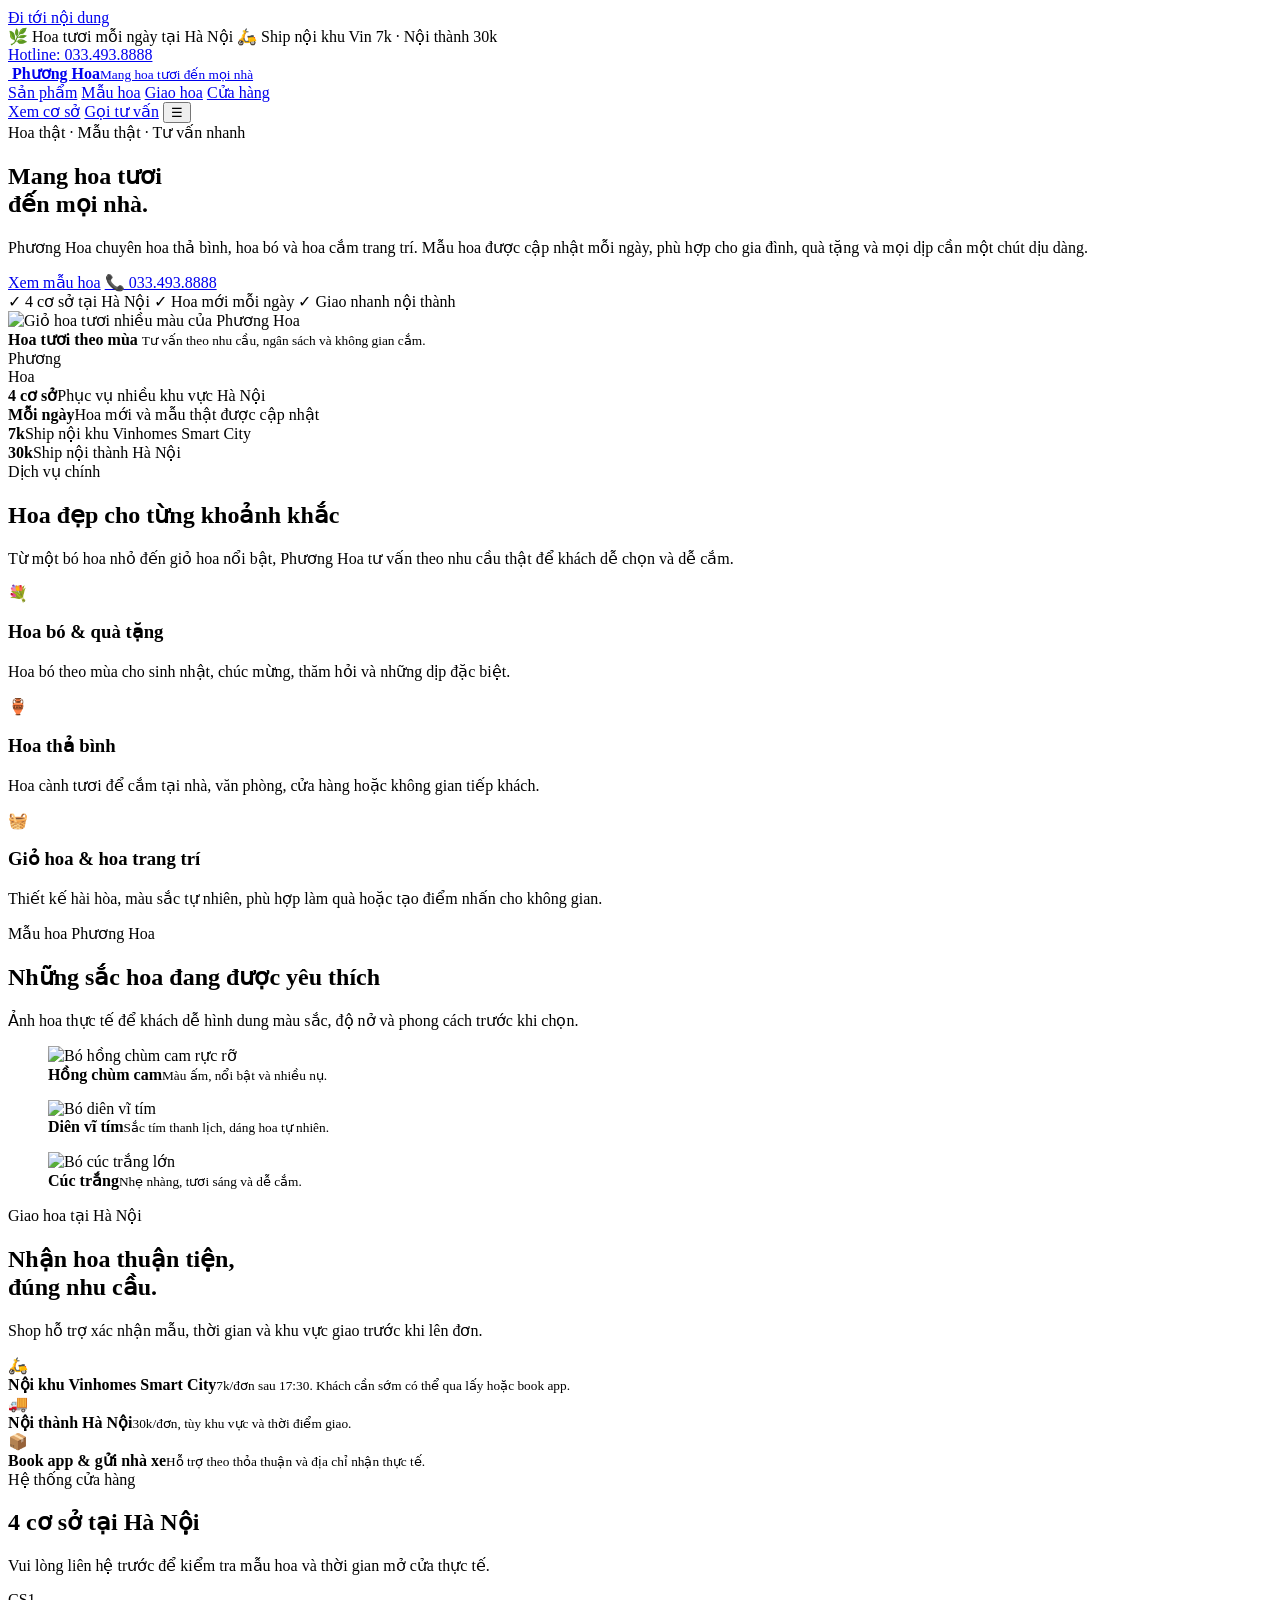
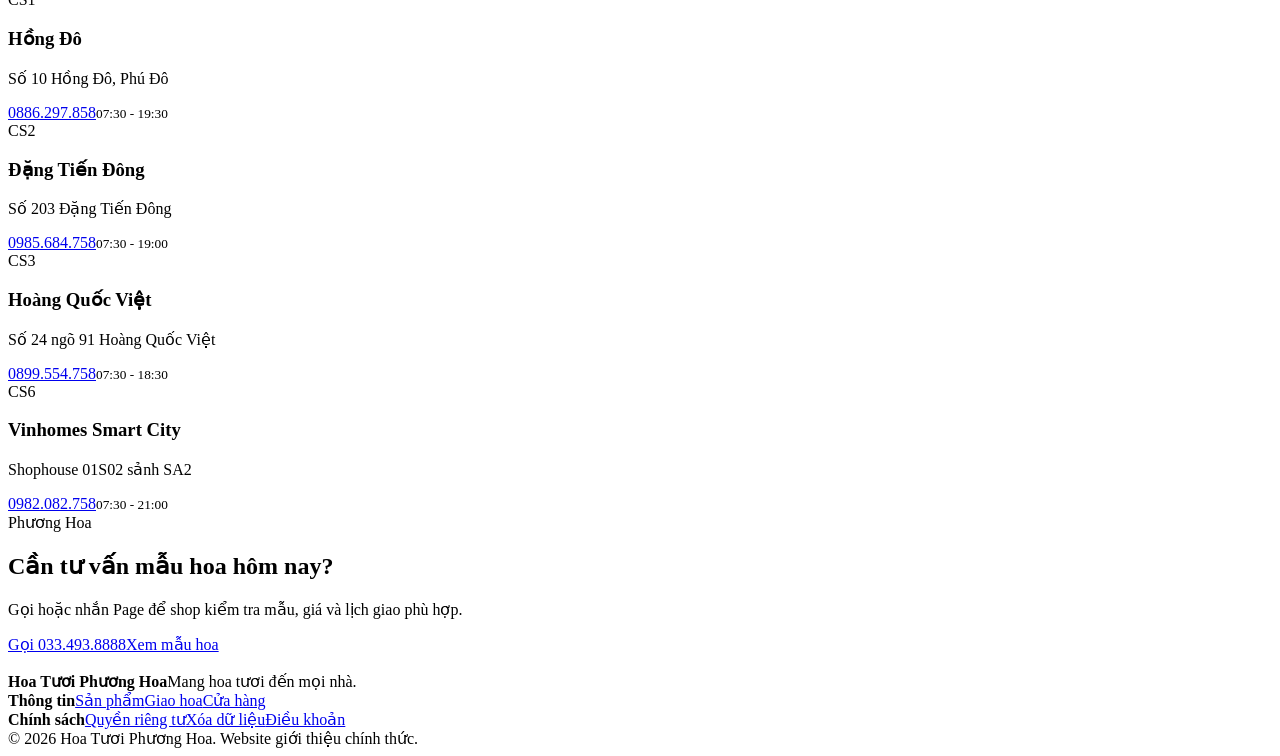
==== hoatuoiphuonghoa/index.html @ 6f1b0f39 "Add redesigned Hoa Tươi Phương Hoa website" ====
<!doctype html>
<html lang="vi">
<head>
  <meta charset="utf-8">
  <meta name="viewport" content="width=device-width, initial-scale=1">
  <title>Hoa Tươi Phương Hoa | Hoa tươi Hà Nội</title>
  <meta name="description" content="Hoa Tươi Phương Hoa - hoa bó, hoa thả bình, hoa cắm bình và giao hoa tại Hà Nội. Hệ thống 4 cơ sở, mẫu thật, tư vấn nhanh.">
  <meta name="theme-color" content="#073d2b">
  <meta property="og:title" content="Hoa Tươi Phương Hoa">
  <meta property="og:description" content="Mang hoa tươi đến mọi nhà. Hoa tươi mỗi ngày, mẫu thật và giao hoa tại Hà Nội.">
  <meta property="og:type" content="website">
  <meta property="og:image" content="assets/hero-basket.svg">
  <link rel="icon" href="assets/favicon.svg" type="image/svg+xml">
  <link rel="stylesheet" href="styles.css">
  <script type="application/ld+json">
  {
    "@context":"https://schema.org",
    "@type":"Florist",
    "name":"Hoa Tươi Phương Hoa",
    "description":"Hoa tươi, hoa bó, hoa thả bình và giao hoa tại Hà Nội.",
    "telephone":"+84334938888",
    "address":{
      "@type":"PostalAddress",
      "streetAddress":"Shophouse 01S02 sảnh SA2, Vinhomes Smart City",
      "addressLocality":"Nam Từ Liêm",
      "addressRegion":"Hà Nội",
      "addressCountry":"VN"
    }
  }
  </script>
</head>
<body>
<a class="skip-link" href="#noi-dung">Đi tới nội dung</a>
<div class="topbar">
  <div class="container">
    <div class="topbar-list">
      <span>🌿 Hoa tươi mỗi ngày tại Hà Nội</span>
      <span>🛵 Ship nội khu Vin 7k · Nội thành 30k</span>
    </div>
    <a href="tel:0334938888">Hotline: 033.493.8888</a>
  </div>
</div>
<header class="site-header">
  <div class="container nav">
    <a class="brand" href="./" aria-label="Hoa Tươi Phương Hoa">
      <img src="assets/logo-mark.svg" alt="">
      <span class="brand-copy"><strong>Phương Hoa</strong><small>Mang hoa tươi đến mọi nhà</small></span>
    </a>
    <nav class="nav-links" aria-label="Điều hướng chính">
      <a href="#san-pham">Sản phẩm</a>
      <a href="#thu-vien">Mẫu hoa</a>
      <a href="#giao-hoa">Giao hoa</a>
      <a href="#cua-hang">Cửa hàng</a>
    </nav>
    <div class="header-actions">
      <a class="btn btn-light" href="#cua-hang">Xem cơ sở</a>
      <a class="btn btn-primary" href="tel:0334938888">Gọi tư vấn</a>
      <button class="menu-toggle" aria-label="Mở menu" onclick="document.querySelector('.nav-links').classList.toggle('open')">☰</button>
    </div>
  </div>
</header>

<main id="noi-dung">
  <section class="hero">
    <div class="container hero-grid">
      <div>
        <span class="kicker">Hoa thật · Mẫu thật · Tư vấn nhanh</span>
        <h1>Mang <span>hoa tươi</span><br>đến mọi nhà.</h1>
        <p class="hero-lead">
          Phương Hoa chuyên hoa thả bình, hoa bó và hoa cắm trang trí.
          Mẫu hoa được cập nhật mỗi ngày, phù hợp cho gia đình, quà tặng và mọi dịp cần một chút dịu dàng.
        </p>
        <div class="hero-actions">
          <a class="btn btn-primary" href="#thu-vien">Xem mẫu hoa</a>
          <a class="btn btn-light" href="tel:0334938888">📞 033.493.8888</a>
        </div>
        <div class="hero-points">
          <span>✓ 4 cơ sở tại Hà Nội</span>
          <span>✓ Hoa mới mỗi ngày</span>
          <span>✓ Giao nhanh nội thành</span>
        </div>
      </div>
      <div class="hero-visual">
        <div class="hero-main">
          <img src="assets/hero-basket.svg" alt="Giỏ hoa tươi nhiều màu của Phương Hoa" fetchpriority="high">
        </div>
        <div class="hero-badge">
          <b>Hoa tươi theo mùa</b>
          <small>Tư vấn theo nhu cầu, ngân sách và không gian cắm.</small>
        </div>
        <div class="hero-flower">Phương<br>Hoa</div>
      </div>
    </div>
  </section>

  <section class="trust-strip">
    <div class="container trust-grid">
      <div class="trust-item"><b>4 cơ sở</b><span>Phục vụ nhiều khu vực Hà Nội</span></div>
      <div class="trust-item"><b>Mỗi ngày</b><span>Hoa mới và mẫu thật được cập nhật</span></div>
      <div class="trust-item"><b>7k</b><span>Ship nội khu Vinhomes Smart City</span></div>
      <div class="trust-item"><b>30k</b><span>Ship nội thành Hà Nội</span></div>
    </div>
  </section>

  <section class="section" id="san-pham">
    <div class="container">
      <div class="section-head">
        <div>
          <div class="section-label">Dịch vụ chính</div>
          <h2>Hoa đẹp cho từng khoảnh khắc</h2>
        </div>
        <p>Từ một bó hoa nhỏ đến giỏ hoa nổi bật, Phương Hoa tư vấn theo nhu cầu thật để khách dễ chọn và dễ cắm.</p>
      </div>
      <div class="service-grid">
        <article class="service-card">
          <div class="service-icon">💐</div>
          <h3>Hoa bó & quà tặng</h3>
          <p>Hoa bó theo mùa cho sinh nhật, chúc mừng, thăm hỏi và những dịp đặc biệt.</p>
        </article>
        <article class="service-card">
          <div class="service-icon">🏺</div>
          <h3>Hoa thả bình</h3>
          <p>Hoa cành tươi để cắm tại nhà, văn phòng, cửa hàng hoặc không gian tiếp khách.</p>
        </article>
        <article class="service-card">
          <div class="service-icon">🧺</div>
          <h3>Giỏ hoa & hoa trang trí</h3>
          <p>Thiết kế hài hòa, màu sắc tự nhiên, phù hợp làm quà hoặc tạo điểm nhấn cho không gian.</p>
        </article>
      </div>
    </div>
  </section>

  <section class="section alt" id="thu-vien">
    <div class="container">
      <div class="section-head">
        <div>
          <div class="section-label">Mẫu hoa Phương Hoa</div>
          <h2>Những sắc hoa đang được yêu thích</h2>
        </div>
        <p>Ảnh hoa thực tế để khách dễ hình dung màu sắc, độ nở và phong cách trước khi chọn.</p>
      </div>
      <div class="gallery-grid">
        <figure class="gallery-item tall">
          <img src="assets/orange-roses.svg" alt="Bó hồng chùm cam rực rỡ" loading="lazy">
          <figcaption class="gallery-caption"><b>Hồng chùm cam</b><small>Màu ấm, nổi bật và nhiều nụ.</small></figcaption>
        </figure>
        <figure class="gallery-item">
          <img src="assets/purple-irises.svg" alt="Bó diên vĩ tím" loading="lazy">
          <figcaption class="gallery-caption"><b>Diên vĩ tím</b><small>Sắc tím thanh lịch, dáng hoa tự nhiên.</small></figcaption>
        </figure>
        <figure class="gallery-item">
          <img src="assets/white-daisies.svg" alt="Bó cúc trắng lớn" loading="lazy">
          <figcaption class="gallery-caption"><b>Cúc trắng</b><small>Nhẹ nhàng, tươi sáng và dễ cắm.</small></figcaption>
        </figure>
      </div>
    </div>
  </section>

  <section class="section" id="giao-hoa">
    <div class="container delivery-wrap">
      <div>
        <div class="section-label">Giao hoa tại Hà Nội</div>
        <h2>Nhận hoa thuận tiện,<br>đúng nhu cầu.</h2>
        <p>Shop hỗ trợ xác nhận mẫu, thời gian và khu vực giao trước khi lên đơn.</p>
      </div>
      <div class="delivery-list">
        <div><span>🛵</span><div><b>Nội khu Vinhomes Smart City</b><small>7k/đơn sau 17:30. Khách cần sớm có thể qua lấy hoặc book app.</small></div></div>
        <div><span>🚚</span><div><b>Nội thành Hà Nội</b><small>30k/đơn, tùy khu vực và thời điểm giao.</small></div></div>
        <div><span>📦</span><div><b>Book app & gửi nhà xe</b><small>Hỗ trợ theo thỏa thuận và địa chỉ nhận thực tế.</small></div></div>
      </div>
    </div>
  </section>

  <section class="section alt" id="cua-hang">
    <div class="container">
      <div class="section-head compact">
        <div>
          <div class="section-label">Hệ thống cửa hàng</div>
          <h2>4 cơ sở tại Hà Nội</h2>
        </div>
        <p>Vui lòng liên hệ trước để kiểm tra mẫu hoa và thời gian mở cửa thực tế.</p>
      </div>
      <div class="store-grid">
        <article class="store-card"><span>CS1</span><h3>Hồng Đô</h3><p>Số 10 Hồng Đô, Phú Đô</p><a href="tel:0886297858">0886.297.858</a><small>07:30 - 19:30</small></article>
        <article class="store-card"><span>CS2</span><h3>Đặng Tiến Đông</h3><p>Số 203 Đặng Tiến Đông</p><a href="tel:0985684758">0985.684.758</a><small>07:30 - 19:00</small></article>
        <article class="store-card"><span>CS3</span><h3>Hoàng Quốc Việt</h3><p>Số 24 ngõ 91 Hoàng Quốc Việt</p><a href="tel:0899554758">0899.554.758</a><small>07:30 - 18:30</small></article>
        <article class="store-card featured"><span>CS6</span><h3>Vinhomes Smart City</h3><p>Shophouse 01S02 sảnh SA2</p><a href="tel:0982082758">0982.082.758</a><small>07:30 - 21:00</small></article>
      </div>
    </div>
  </section>

  <section class="cta">
    <div class="container cta-card">
      <div><span class="section-label light">Phương Hoa</span><h2>Cần tư vấn mẫu hoa hôm nay?</h2><p>Gọi hoặc nhắn Page để shop kiểm tra mẫu, giá và lịch giao phù hợp.</p></div>
      <div class="cta-actions"><a class="btn btn-white" href="tel:0334938888">Gọi 033.493.8888</a><a class="btn btn-outline" href="#thu-vien">Xem mẫu hoa</a></div>
    </div>
  </section>
</main>

<footer>
  <div class="container footer-grid">
    <div class="footer-brand"><img src="assets/logo-mark.svg" alt=""><div><b>Hoa Tươi Phương Hoa</b><span>Mang hoa tươi đến mọi nhà.</span></div></div>
    <div><b>Thông tin</b><a href="#san-pham">Sản phẩm</a><a href="#giao-hoa">Giao hoa</a><a href="#cua-hang">Cửa hàng</a></div>
    <div><b>Chính sách</b><a href="privacy.html">Quyền riêng tư</a><a href="data-deletion.html">Xóa dữ liệu</a><a href="terms.html">Điều khoản</a></div>
  </div>
  <div class="container footer-bottom">© <span id="year"></span> Hoa Tươi Phương Hoa. Website giới thiệu chính thức.</div>
</footer>
<script>document.getElementById('year').textContent=new Date().getFullYear();</script>
</body>
</html>
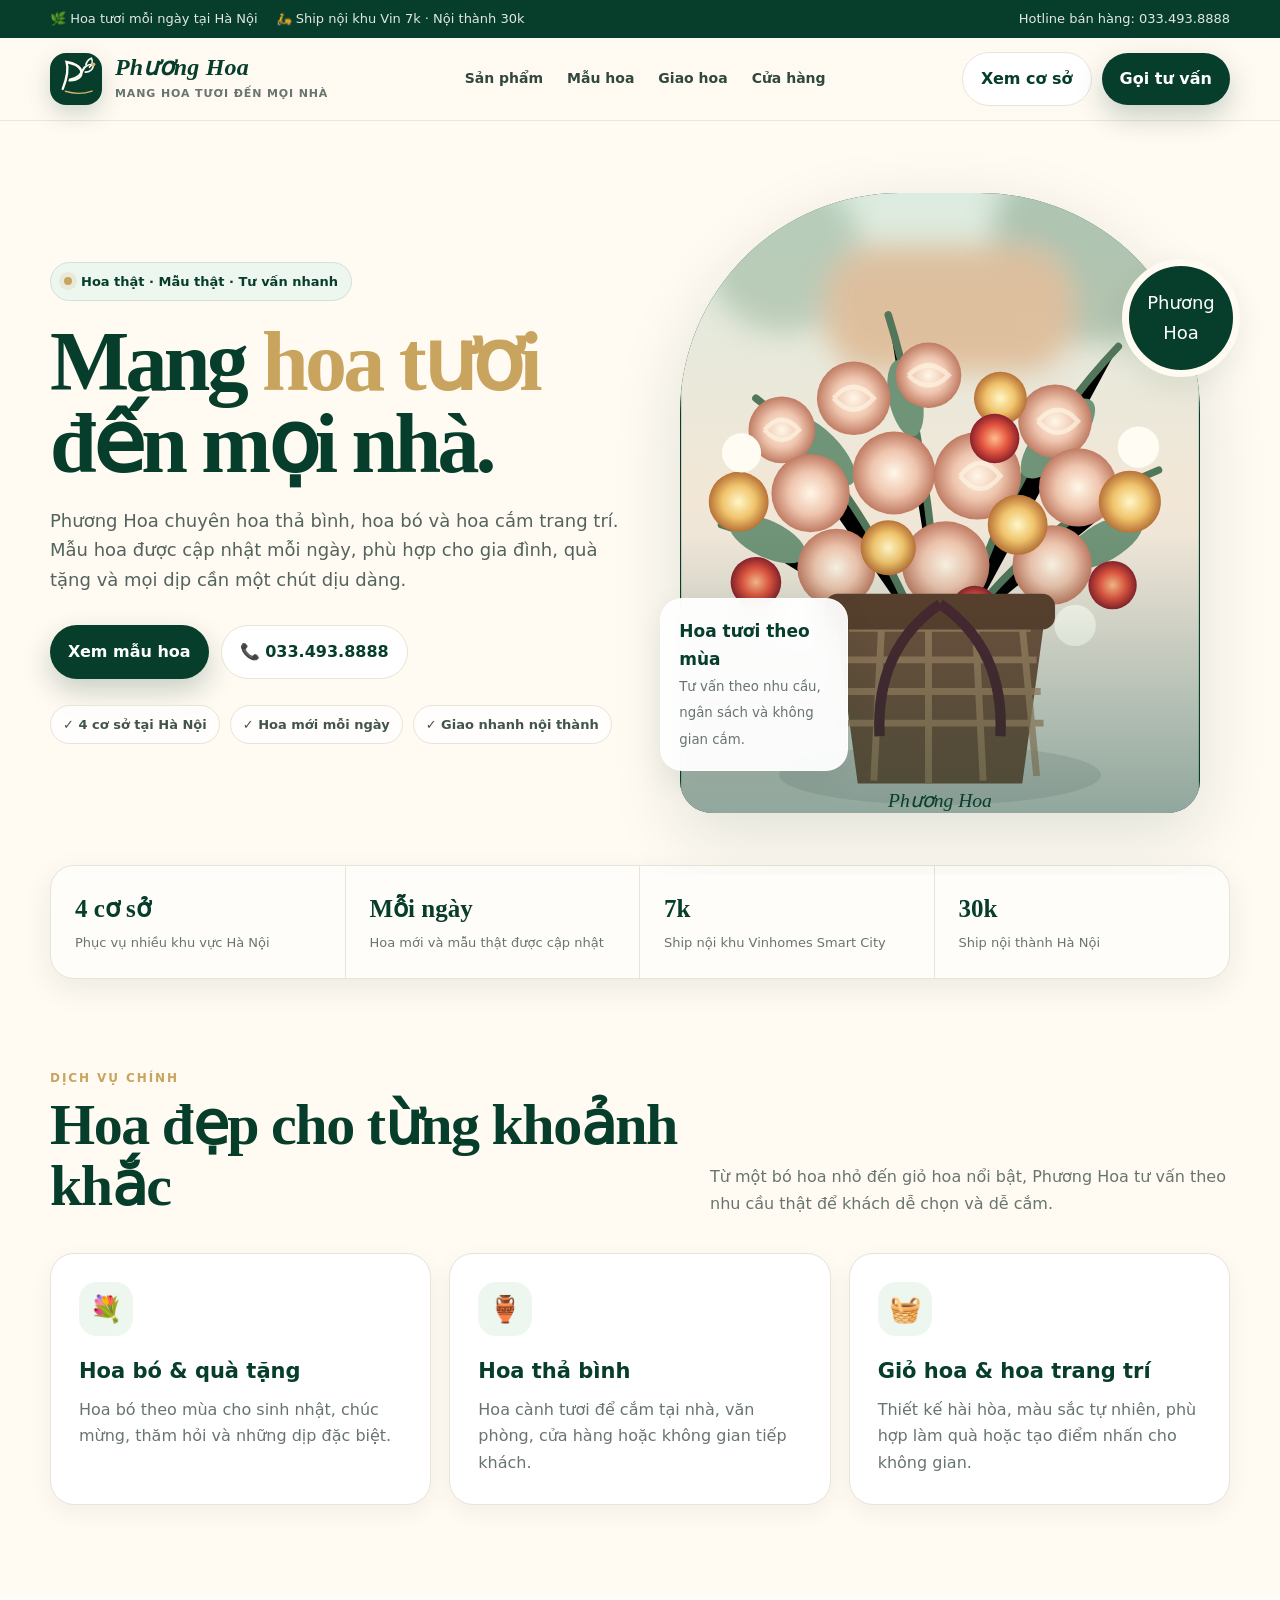
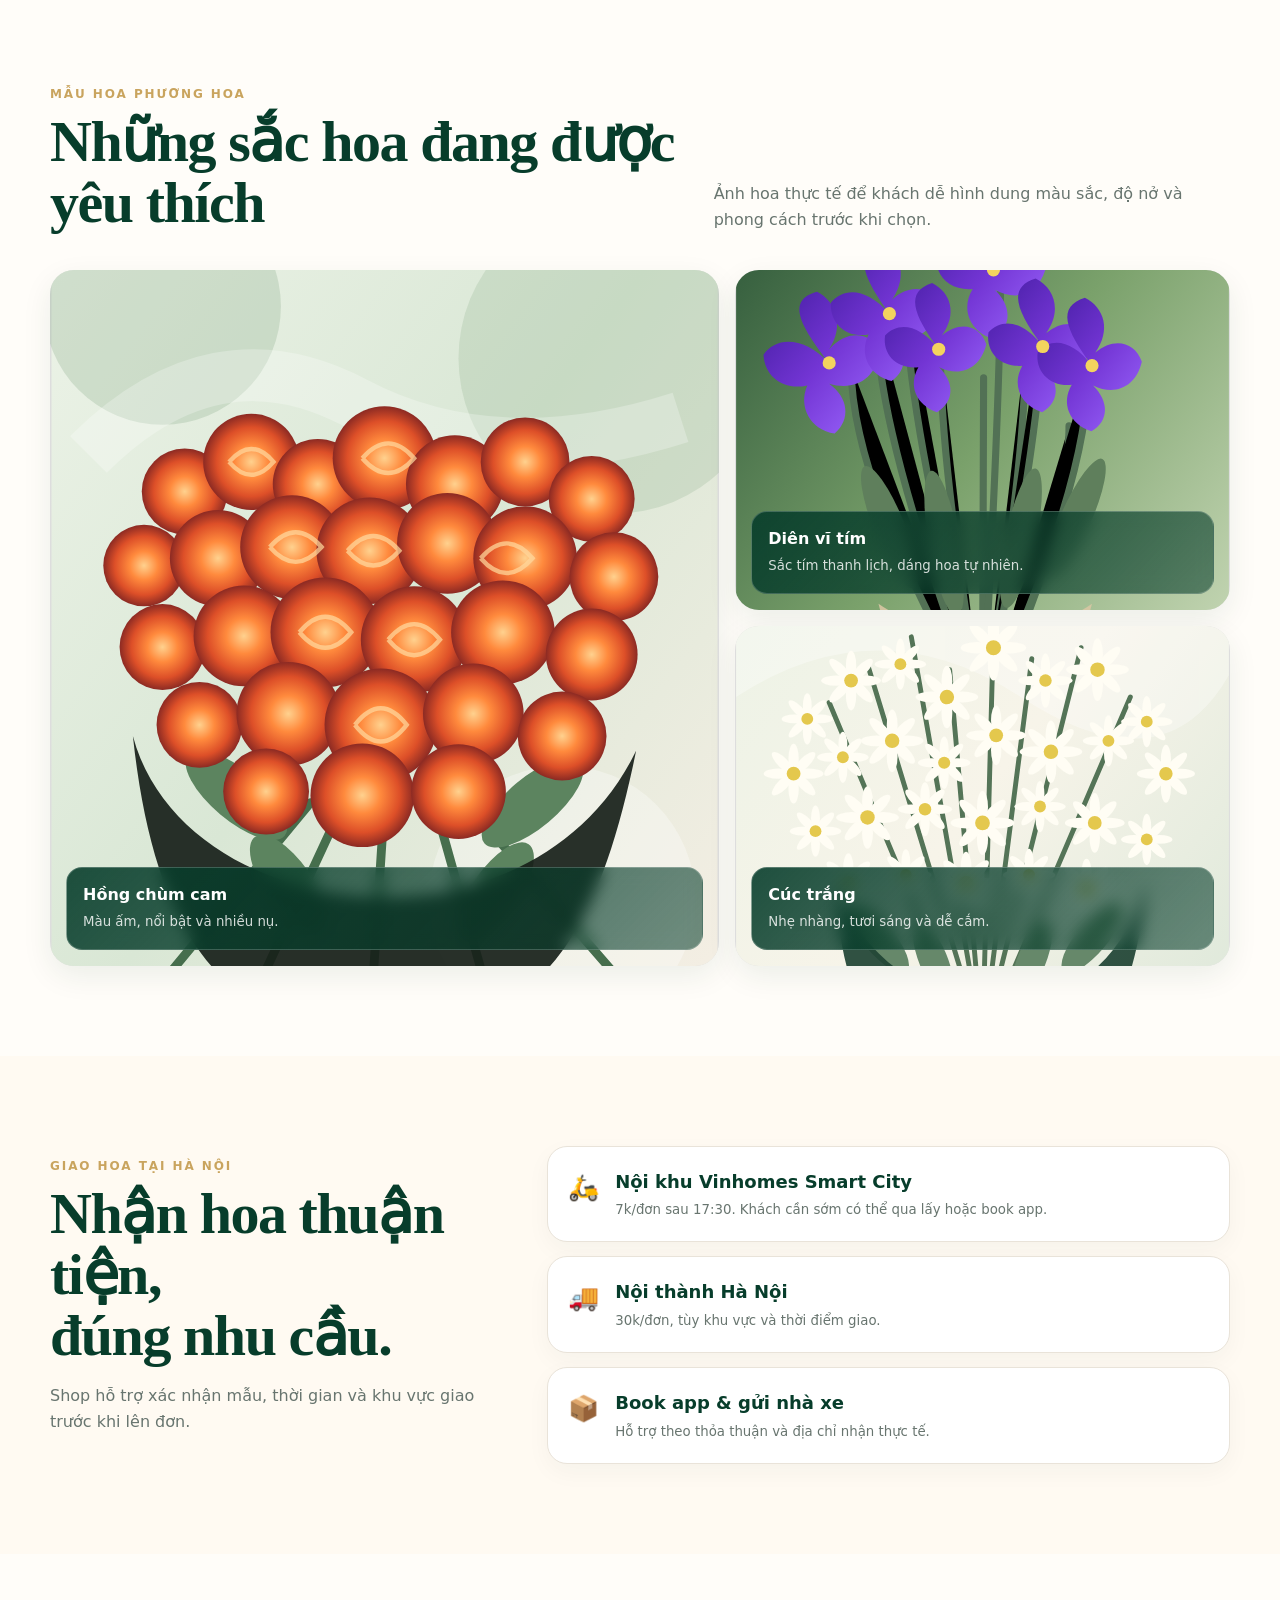
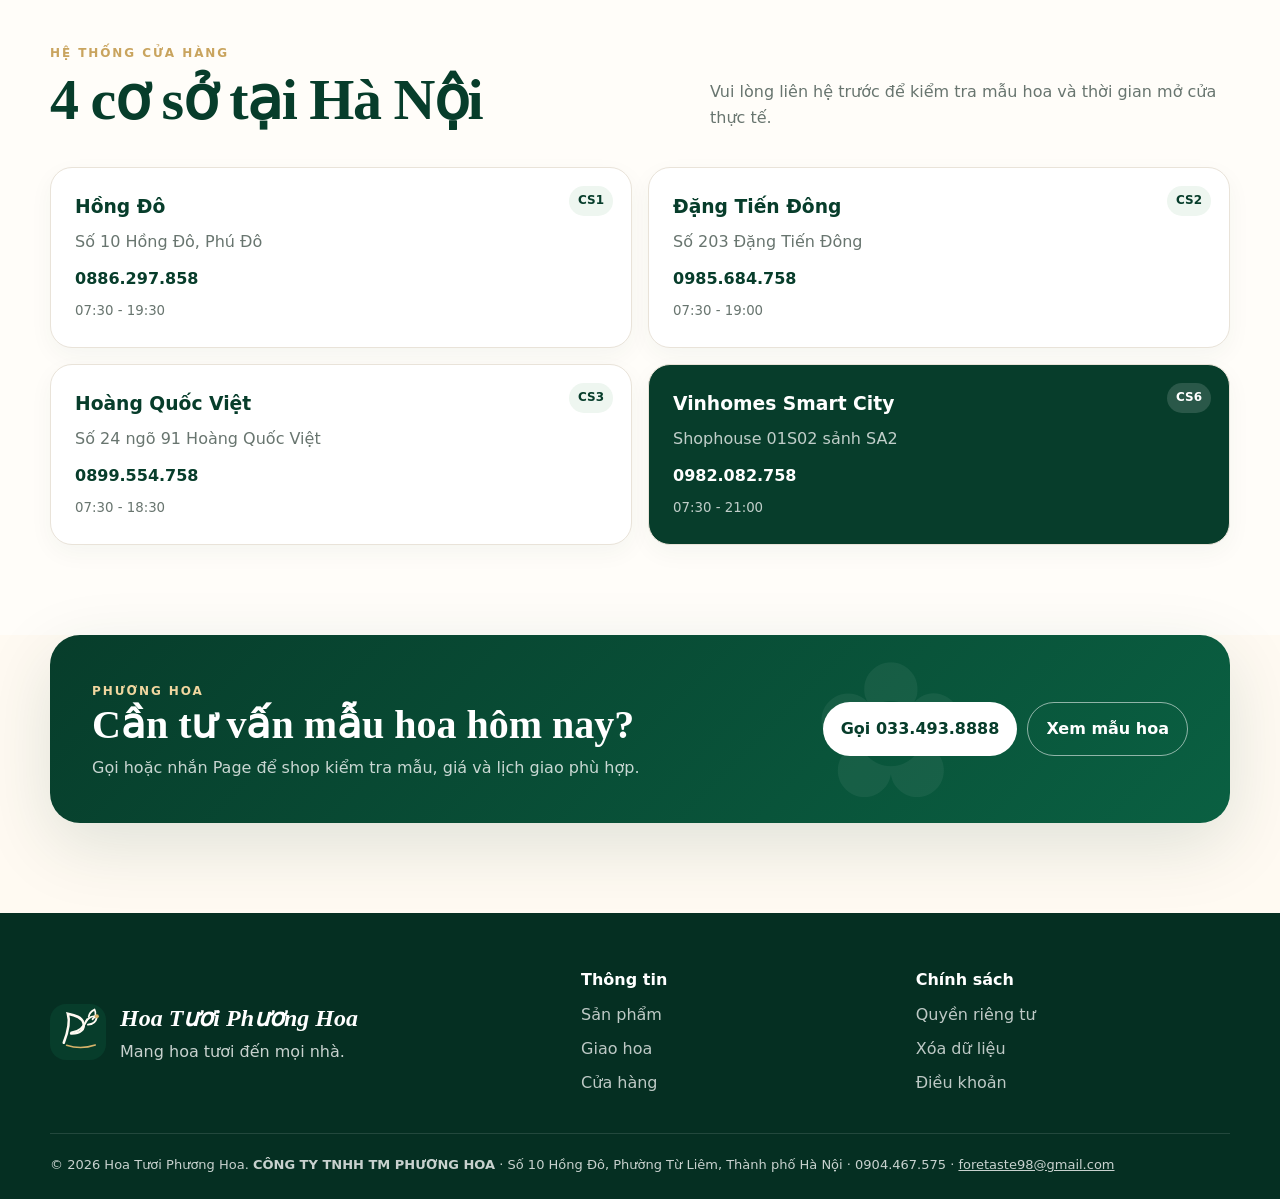
==== commit e04f0b86: "Add verified business contact information and email" ====
--- a/hoatuoiphuonghoa/index.html
+++ b/hoatuoiphuonghoa/index.html
@@ -9,20 +9,25 @@
   <meta property="og:title" content="Hoa Tươi Phương Hoa">
   <meta property="og:description" content="Mang hoa tươi đến mọi nhà. Hoa tươi mỗi ngày, mẫu thật và giao hoa tại Hà Nội.">
   <meta property="og:type" content="website">
+  <meta property="og:url" content="https://hoatuoiphuonghoa.github.io/">
   <meta property="og:image" content="assets/hero-basket.svg">
+  <link rel="canonical" href="https://hoatuoiphuonghoa.github.io/">
   <link rel="icon" href="assets/favicon.svg" type="image/svg+xml">
   <link rel="stylesheet" href="styles.css">
   <script type="application/ld+json">
   {
     "@context":"https://schema.org",
     "@type":"Florist",
-    "name":"Hoa Tươi Phương Hoa",
+    "name":"CÔNG TY TNHH TM PHƯƠNG HOA",
+    "alternateName":"Hoa Tươi Phương Hoa",
+    "url":"https://hoatuoiphuonghoa.github.io/",
     "description":"Hoa tươi, hoa bó, hoa thả bình và giao hoa tại Hà Nội.",
-    "telephone":"+84334938888",
+    "telephone":"+84904467575",
+    "email":"foretaste98@gmail.com",
     "address":{
       "@type":"PostalAddress",
-      "streetAddress":"Shophouse 01S02 sảnh SA2, Vinhomes Smart City",
-      "addressLocality":"Nam Từ Liêm",
+      "streetAddress":"Số 10 Hồng Đô, Phường Từ Liêm",
+      "addressLocality":"Hà Nội",
       "addressRegion":"Hà Nội",
       "addressCountry":"VN"
     }
@@ -37,7 +42,7 @@
       <span>🌿 Hoa tươi mỗi ngày tại Hà Nội</span>
       <span>🛵 Ship nội khu Vin 7k · Nội thành 30k</span>
     </div>
-    <a href="tel:0334938888">Hotline: 033.493.8888</a>
+    <a href="tel:0334938888">Hotline bán hàng: 033.493.8888</a>
   </div>
 </div>
 <header class="site-header">
@@ -204,7 +209,10 @@
     <div><b>Thông tin</b><a href="#san-pham">Sản phẩm</a><a href="#giao-hoa">Giao hoa</a><a href="#cua-hang">Cửa hàng</a></div>
     <div><b>Chính sách</b><a href="privacy.html">Quyền riêng tư</a><a href="data-deletion.html">Xóa dữ liệu</a><a href="terms.html">Điều khoản</a></div>
   </div>
-  <div class="container footer-bottom">© <span id="year"></span> Hoa Tươi Phương Hoa. Website giới thiệu chính thức.</div>
+  <div class="container footer-bottom">
+    <span>© <span id="year"></span> Hoa Tươi Phương Hoa.</span>
+    <span><strong>CÔNG TY TNHH TM PHƯƠNG HOA</strong> · Số 10 Hồng Đô, Phường Từ Liêm, Thành phố Hà Nội · 0904.467.575 · <a href="mailto:foretaste98@gmail.com">foretaste98@gmail.com</a></span>
+  </div>
 </footer>
 <script>document.getElementById('year').textContent=new Date().getFullYear();</script>
 </body>
--- a/hoatuoiphuonghoa/styles.css
+++ b/hoatuoiphuonghoa/styles.css
@@ -0,0 +1 @@
+:root{--forest:#073d2b;--forest-2:#0b5038;--forest-3:#126548;--cream:#fffaf2;--paper:#fffdf9;--ink:#173027;--muted:#68756f;--gold:#c9a45e;--gold-soft:#f3e4c3;--blush:#f7e4e9;--line:#e9e3d9;--white:#ffffff;--shadow:0 22px 70px rgba(7,61,43,.13);--shadow-soft:0 10px 30px rgba(7,61,43,.08)}*{box-sizing:border-box}html{scroll-behavior:smooth}body{margin:0;color:var(--ink);background:var(--cream);font-family:Inter,ui-sans-serif,system-ui,-apple-system,BlinkMacSystemFont,"Segoe UI",sans-serif;line-height:1.65;text-rendering:optimizeLegibility}img{display:block;max-width:100%}a{color:inherit}button,input,textarea{font:inherit}.container{width:min(1180px,calc(100% - 34px));margin:0 auto}.skip-link{position:absolute;left:-9999px;top:auto}.skip-link:focus{left:16px;top:16px;background:#fff;padding:10px 14px;z-index:999;border-radius:10px}.topbar{background:var(--forest);color:rgba(255,255,255,.88);font-size:13px}.topbar .container{min-height:38px;display:flex;align-items:center;justify-content:space-between;gap:16px}.topbar-list{display:flex;gap:18px;flex-wrap:wrap}.topbar a{text-decoration:none}.site-header{position:sticky;top:0;z-index:40;background:rgba(255,250,242,.93);backdrop-filter:blur(16px);border-bottom:1px solid rgba(233,227,217,.85)}.nav{min-height:82px;display:flex;align-items:center;justify-content:space-between;gap:24px}.brand{display:flex;align-items:center;gap:13px;text-decoration:none}.brand img{width:52px;height:52px;border-radius:16px;box-shadow:0 9px 22px rgba(7,61,43,.18)}.brand-copy strong{display:block;color:var(--forest);font-family:Georgia,"Times New Roman",serif;font-size:24px;font-style:italic;letter-spacing:.2px;line-height:1}.brand-copy small{display:block;color:var(--muted);font-weight:700;font-size:11px;letter-spacing:.08em;text-transform:uppercase;margin-top:6px}.nav-links{display:flex;align-items:center;gap:24px}.nav-links a{text-decoration:none;font-size:14px;font-weight:800;color:#31483f}.nav-links a:hover{color:var(--forest-3)}.header-actions{display:flex;align-items:center;gap:10px}.btn{border:0;border-radius:999px;padding:13px 18px;display:inline-flex;align-items:center;justify-content:center;gap:9px;font-weight:850;text-decoration:none;cursor:pointer;transition:.2s ease}.btn:hover{transform:translateY(-1px)}.btn-primary{background:var(--forest);color:#fff;box-shadow:0 12px 28px rgba(7,61,43,.22)}.btn-light{background:#fff;color:var(--forest);border:1px solid var(--line)}.btn-white{background:#fff;color:var(--forest)}.btn-outline{background:transparent;color:#fff;border:1px solid rgba(255,255,255,.55)}.menu-toggle{display:none;background:#fff;border:1px solid var(--line);width:44px;height:44px;border-radius:14px;color:var(--forest)}.hero{padding:72px 0 62px;overflow:hidden}.hero-grid{display:grid;grid-template-columns:1.02fr .98fr;gap:58px;align-items:center}.kicker{display:inline-flex;align-items:center;gap:9px;padding:8px 13px;border-radius:999px;color:var(--forest);background:#eef6f0;border:1px solid #cee3d5;font-weight:850;font-size:13px}.kicker:before{content:"";width:8px;height:8px;border-radius:50%;background:var(--gold);box-shadow:0 0 0 5px rgba(201,164,94,.16)}h1,h2,h3{margin-top:0}.hero h1{margin:20px 0 20px;font-family:Georgia,"Times New Roman",serif;font-size:clamp(48px,6.7vw,84px);line-height:.98;letter-spacing:-.045em;color:var(--forest)}.hero h1 span{color:var(--gold)}.hero-lead{font-size:18px;color:#53635d;max-width:640px}.hero-actions{display:flex;gap:12px;flex-wrap:wrap;margin-top:30px}.hero-points{display:flex;flex-wrap:wrap;gap:10px;margin-top:26px}.hero-points span{background:rgba(255,255,255,.78);border:1px solid var(--line);color:#42554d;border-radius:999px;padding:8px 12px;font-size:13px;font-weight:750}.hero-visual{position:relative;min-height:620px}.hero-main{position:absolute;inset:0 30px 0 0;border-radius:220px 220px 32px 32px;overflow:hidden;box-shadow:var(--shadow);background:var(--forest)}.hero-main img{width:100%;height:100%;object-fit:cover;object-position:center 60%}.hero-main:after{content:"";position:absolute;inset:0;background:linear-gradient(to top,rgba(7,61,43,.35),transparent 45%)}.hero-badge{position:absolute;left:-20px;bottom:42px;z-index:2;width:188px;border-radius:22px;background:rgba(255,255,255,.94);border:1px solid rgba(255,255,255,.8);padding:18px;box-shadow:var(--shadow-soft);backdrop-filter:blur(12px)}.hero-badge b{display:block;color:var(--forest);font-size:17px}.hero-badge small{color:var(--muted)}.hero-flower{position:absolute;right:-10px;top:66px;z-index:3;width:118px;height:118px;border-radius:50%;background:var(--forest);color:#fff;display:grid;place-items:center;font-size:18px;text-align:center;border:7px solid var(--cream);box-shadow:var(--shadow-soft)}.trust-strip{margin-top:-10px}.trust-grid{background:var(--paper);border:1px solid var(--line);border-radius:24px;box-shadow:var(--shadow-soft);display:grid;grid-template-columns:repeat(4,1fr);overflow:hidden}.trust-item{padding:22px 24px;border-right:1px solid var(--line)}.trust-item:last-child{border-right:0}.trust-item b{display:block;font-family:Georgia,"Times New Roman",serif;font-size:25px;color:var(--forest)}.trust-item span{color:var(--muted);font-size:13px}.section{padding:90px 0}.section.alt{background:var(--paper)}.section-head{display:flex;align-items:end;justify-content:space-between;gap:28px;margin-bottom:36px}.section-label{color:var(--gold);text-transform:uppercase;font-weight:900;letter-spacing:.16em;font-size:12px}.section-label.light{color:#f0d69f}.section-head h2,.delivery-wrap h2{font-family:Georgia,"Times New Roman",serif;font-size:clamp(36px,5vw,58px);line-height:1.05;color:var(--forest);margin:7px 0 0;letter-spacing:-.025em}.section-head p{max-width:520px;color:var(--muted);margin:0}.service-grid{display:grid;grid-template-columns:repeat(3,1fr);gap:18px}.service-card{background:#fff;border:1px solid var(--line);border-radius:24px;padding:28px;box-shadow:0 8px 24px rgba(7,61,43,.05);transition:.2s ease}.service-card:hover{transform:translateY(-4px);box-shadow:var(--shadow-soft)}.service-icon{width:54px;height:54px;border-radius:18px;display:grid;place-items:center;background:#eef6f0;color:var(--forest);font-size:26px;margin-bottom:18px}.service-card h3{font-size:21px;margin-bottom:8px;color:var(--forest)}.service-card p{color:var(--muted);margin:0}.gallery-grid{display:grid;grid-template-columns:1.15fr .85fr;grid-template-rows:340px 340px;gap:16px}.gallery-item{position:relative;border-radius:24px;overflow:hidden;background:#ddd;box-shadow:var(--shadow-soft);margin:0}.gallery-item img{width:100%;height:100%;object-fit:cover;transition:transform .5s ease}.gallery-item:hover img{transform:scale(1.035)}.gallery-item.tall{grid-row:1/3}.gallery-caption{position:absolute;left:16px;right:16px;bottom:16px;color:#fff;background:linear-gradient(135deg,rgba(7,61,43,.9),rgba(7,61,43,.56));border:1px solid rgba(255,255,255,.2);padding:14px 16px;border-radius:16px;backdrop-filter:blur(8px)}.gallery-caption b{display:block}.gallery-caption small{opacity:.82}.delivery-wrap{display:grid;grid-template-columns:.8fr 1.2fr;gap:42px;align-items:center}.delivery-wrap>div:first-child p{color:var(--muted)}.delivery-list{display:grid;gap:14px}.delivery-list>div{display:flex;gap:16px;align-items:flex-start;background:#fff;border:1px solid var(--line);border-radius:20px;padding:20px;box-shadow:0 8px 24px rgba(7,61,43,.04)}.delivery-list span{font-size:25px}.delivery-list b{display:block;color:var(--forest);font-size:18px}.delivery-list small{display:block;color:var(--muted);margin-top:3px}.store-grid{display:grid;grid-template-columns:repeat(2,1fr);gap:16px}.store-card{position:relative;background:#fff;border:1px solid var(--line);border-radius:22px;padding:24px;box-shadow:0 8px 24px rgba(7,61,43,.045)}.store-card>span{position:absolute;right:18px;top:18px;background:#eef6f0;color:var(--forest);border-radius:999px;padding:5px 9px;font-weight:900;font-size:12px}.store-card h3{color:var(--forest);margin-bottom:6px}.store-card p{color:var(--muted);margin:0 0 10px}.store-card a{display:block;text-decoration:none;color:var(--forest);font-weight:900}.store-card small{display:inline-block;margin-top:8px;color:var(--muted)}.store-card.featured{background:var(--forest);color:#fff}.store-card.featured h3,.store-card.featured a{color:#fff}.store-card.featured p,.store-card.featured small{color:rgba(255,255,255,.75)}.store-card.featured>span{background:rgba(255,255,255,.14);color:#fff}.cta{padding:0 0 90px}.cta-card{background:linear-gradient(135deg,var(--forest),#0a6042);border-radius:30px;padding:42px;color:#fff;display:flex;align-items:center;justify-content:space-between;gap:28px;box-shadow:var(--shadow);position:relative;overflow:hidden}.cta-card:after{content:"✿";position:absolute;right:22%;top:-60px;font-size:190px;color:rgba(255,255,255,.06)}.cta-card h2{font-family:Georgia,"Times New Roman",serif;font-size:40px;line-height:1.05;margin-bottom:9px}.cta-card p{margin:0;color:rgba(255,255,255,.78)}.cta-actions{display:flex;gap:10px;flex-wrap:wrap;position:relative;z-index:1}footer{background:#052f22;color:rgba(255,255,255,.78);padding:54px 0 24px}.footer-grid{display:grid;grid-template-columns:1.25fr .75fr .8fr;gap:40px}.footer-grid>div:not(:first-child){display:grid;gap:8px}.footer-grid a{text-decoration:none;color:rgba(255,255,255,.74)}.footer-grid b{color:#fff}.footer-brand{display:flex;align-items:center;gap:14px}.footer-brand img{width:56px;height:56px;border-radius:16px}.footer-brand b{display:block;font-family:Georgia,"Times New Roman",serif;font-size:24px;font-style:italic}.footer-brand span{display:block}.footer-bottom{margin-top:36px;padding-top:20px;border-top:1px solid rgba(255,255,255,.12);font-size:13px}.legal-hero{padding:72px 0 34px;background:linear-gradient(145deg,#eef6f0,var(--cream))}.legal-hero h1{font-family:Georgia,"Times New Roman",serif;color:var(--forest);font-size:52px;margin:12px 0 8px}.legal-hero p{color:var(--muted)}.legal-wrap{padding:46px 0 78px}.legal-card{background:#fff;border:1px solid var(--line);border-radius:26px;padding:34px;box-shadow:var(--shadow-soft)}.legal-card h2{color:var(--forest);font-size:22px;margin:30px 0 8px}.legal-card h2:first-child{margin-top:0}.legal-card p,.legal-card li{color:#53635d}.notice{padding:16px;border-radius:16px;background:#eef6f0;border-left:4px solid var(--forest);color:#315446}.redirect-page{min-height:100vh;display:grid;place-items:center;background:var(--cream);padding:24px}.redirect-card{background:#fff;border:1px solid var(--line);border-radius:24px;padding:32px;text-align:center;box-shadow:var(--shadow-soft);max-width:520px}@media(max-width:980px){.nav-links{display:none;position:absolute;top:70px;left:17px;right:17px;background:#fff;border:1px solid var(--line);padding:14px;border-radius:16px;box-shadow:var(--shadow-soft);flex-direction:column;align-items:stretch}.nav-links.open{display:flex}.menu-toggle{display:grid;place-items:center}.hero-grid,.delivery-wrap{grid-template-columns:1fr}.hero-visual{min-height:560px}.trust-grid{grid-template-columns:repeat(2,1fr)}.trust-item:nth-child(2){border-right:0}.trust-item:nth-child(-n+2){border-bottom:1px solid var(--line)}.service-grid{grid-template-columns:1fr}.store-grid{grid-template-columns:1fr}.footer-grid{grid-template-columns:1fr 1fr}.footer-grid>div:first-child{grid-column:1/-1}}@media(max-width:720px){.topbar .container{padding:9px 0;align-items:flex-start}.topbar-list{gap:8px 14px}.topbar-list span:nth-child(2){display:none}.nav{min-height:70px}.brand img{width:45px;height:45px}.brand-copy strong{font-size:21px}.header-actions .btn{display:none}.hero{padding-top:46px}.hero-grid{gap:38px}.hero h1{font-size:52px}.hero-visual{min-height:470px}.hero-main{right:0;border-radius:150px 150px 28px 28px}.hero-badge{left:10px;bottom:20px;width:178px}.hero-flower{width:90px;height:90px;font-size:14px;right:-4px;top:42px}.trust-grid{grid-template-columns:1fr 1fr}.trust-item{padding:18px}.section{padding:68px 0}.section-head{display:block}.section-head p{margin-top:16px}.gallery-grid{grid-template-columns:1fr;grid-template-rows:400px 300px 300px}.gallery-item.tall{grid-row:auto}.cta-card{padding:30px;display:block}.cta-actions{margin-top:22px}.footer-grid{grid-template-columns:1fr}.footer-grid>div:first-child{grid-column:auto}.legal-hero h1{font-size:42px}.legal-card{padding:24px}}
